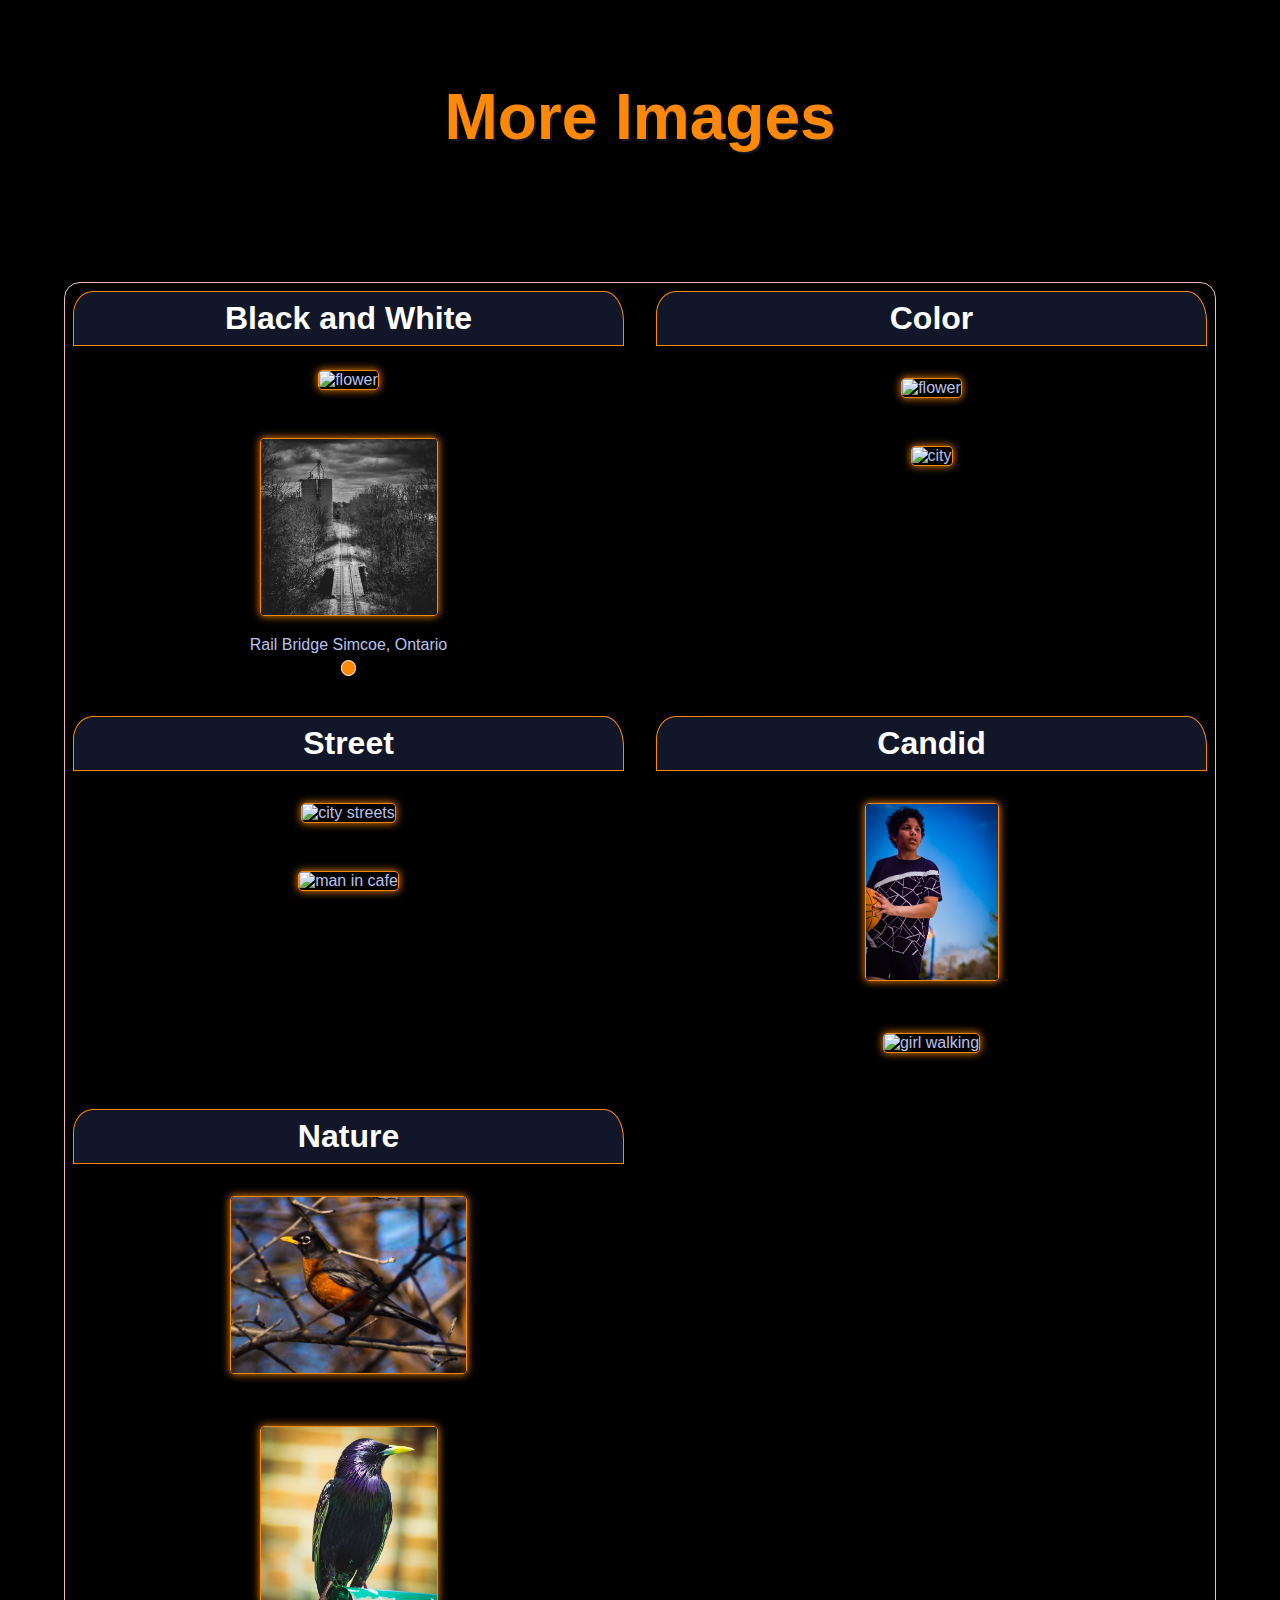
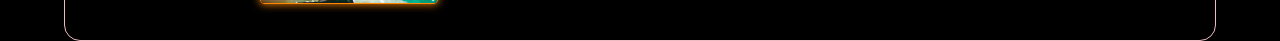
==== index.html @ e72d8596 "add font awesome icon" ====
<!DOCTYPE html>
<html lang="en">

<head>
  <link href="https://fonts.googleapis.com/css2?family=Ubuntu:wght@400;500;700&display=swap" rel="preload" as="style">
  <link href="https://fonts.googleapis.com/css2?family=Poppins:wght@400;500;700&display=swap" rel="preload" as="style">
  <!-- font awesome -->
  <script src="https://kit.fontawesome.com/d96b5683b2.js" crossorigin="anonymous"></script>
  <!-- end Font Awesome -->
  <meta charset="UTF-8">
  <meta name="viewport" content="width=device-width, initial-scale=1.0">
  <meta name="author" content="Ryan E. Wilson">
  <meta name="description" content="Website">
  <link rel="stylesheet" type="text/css" href="./src/css/styles.css">
  <title>Ryan Wilson Images</title>
</head>

<body>
  <header>
    <div id="hero">
      <h1>More Images</h1>
    </div>
  </header>
  <main>
    <div class="grid_container">
      <div class="blackAndWhite">
        <h2>Black and White</h2>
        <!-- <figure>
          <img src="https://i.ibb.co/2YNNCsY/940d236c2db4defe4e268f2f222b2240.jpg" alt="woman">
          <figcaption></figcaption>
        </figure>
        <figure> -->
          <img src="https://i.ibb.co/DQKyCsm/f47dc6d6863881e1bf4d6e12822f1ded.jpg" alt="flower">
          <figcaption></figcaption>
        </figure>
        <figure>
          <img src="./src/img/railBridge.jpg" alt="railBridge">
          <figcaption>Rail Bridge Simcoe, Ontario</figcaption>
          <a href="./src/img/railBridge.jpg"><button title="enlarge" type="button"><i class="fa-regular fa-square-plus"></i></button></a>
        </figure>
       
      </div>
      <div class="color">
        <h2>Color</h2>
        <figure>
          <img src="https://i.ibb.co/ynBnccf/P5111403-1.jpg" alt="flower">
          <figcaption></figcaption>
        </figure>
        <figure>
          <img src="https://i.ibb.co/9Wnpdw6/P9142768-1.jpg" alt="city">
          <figcaption></figcaption>
        </figure>
      </div>
      <div class="street">
        <h2>Street</h2>
        <figure>
          <img src="https://i.ibb.co/dr1xLyx/P9082501-1.jpg" alt="city streets">
          <figcaption></figcaption>
        </figure>
        <figure>
          <img src="https://i.ibb.co/zNbNczk/P5211664.jpg" alt="man in cafe">
          <figcaption></figcaption>
        </figure>
      </div>
      <div class="candid">
        <h2>Candid</h2>
        <figure>
          <img src="./src/img/P4150527.jpg" alt="Child Basketballer">
          <figcaption></figcaption>
        </figure>
        <figure>
          <img src="https://i.ibb.co/9rBWQqR/P9082522.jpg" alt="girl walking">
          <figcaption></figcaption>
        </figure>
      </div>
      <div class="nature">
        <h2>Nature</h2>
        <figure>
          <img src="./src/img/P3261466.jpg" alt="bird">
          <figcaption></figcaption>
        </figure>
        <figure>
          <img src="./src/img/P5310240.jpg" alt="bird">
          <figcaption></figcaption>
        </figure>
      </div>
    </div>
  </main>
</body>

</html>
---- src/css/styles.css ----
:root {
  --overlay: rgba(184, 193, 236, 0.5);
  --background:#232946;
  --button: #ff8906;
  --headline: #fffffe;
  --paragraph: #b8c1ec;
  --buttonText: #232946;
  --stroke: #121629;
  --main: #b8c1ec;
  --highlight: #eebbc3;
  --secondary: #fffffe;
  --tertiary: #eebbc3;
  --shadow:#1ce766;
  --dropShadow: 0 0 0.5em var(--button);
  --radiusStyle1: 20px 20px 37px 37px / 23px 30px 0px 0px; 
  --buttonRadius: 1em 1em 1em 1em;
}

/* CSS Reset */

body {
    margin: 0;
    padding: 0;
    box-sizing: border-box;
    min-height: 100%;
    min-width: 100vh;
    
}

/* End of CSS Reset */

body{
    background-color: black;
    color: var(--main);
    font-family: 'Poppins', sans-serif;
    text-align: center;
    max-width: 90vw;
    margin: auto;
}

.grid_container{
    display: grid;
    /* grid-template-columns: repeat(auto-fit, minmax(300px, 4fr)); */
    grid-template-columns: repeat(2, 1fr);
    grid-template-rows: repeat(1,1fr);
    gap: 1em;
    border: 1px solid var(--tertiary);
    border-radius: 1em;
}

.grid_container.blackAndWhite{
    filter: grayscale(100%);
}
.blackAndWhite h2{
  text-align: center;
}

 h1{
    text-align: center;
    color: var(--headline);
    font-size: 4em;
}

h2{
    text-align: center;
    color: var(--headline);
    background-color: var(--stroke);
    border: 1px solid var(--button);
    border-radius: .25em;
    margin: 0.25em;
    padding: 0.25em;
    font-size: 3em;
}

p{
    color: var(--paragraph);
    margin: 0.25em;
    font-size: 2em;
    text-align: left;
    line-height: 1.5em;
    margin: auto;
}

img{
    height: 11em;
    width: auto;
    border: 1px solid var(--button);
    border-radius: .25em;
    margin: 1em;
    box-shadow: var(--dropShadow);  
}

.grid-item{
    background-color: var(--background);
    border: 1px solid var(--button);
    border-radius: 1em;
    box-shadow: var(--dropShadow);
}

.grid_container h2{
    color: var(--headline);
    font-size: 2em;
    margin: 0.25em;
    border-radius: var(--radiusStyle1);
}


#hero {
    background: center / 100% url('https://i.ibb.co/DQKyCsm/f47dc6d6863881e1bf4d6e12822f1ded.jpg');
    height: 250px;
    border: none;
    border-radius: 0;
    background-size: cover;
    background-repeat: no-repeat;
    margin: 1em;
}

#hero h1{
    display: inline-block;
    color: var(--button);
    font-size: 4em;
    stroke: 2px var(--stroke);
    margin-top: 1em ;
    text-shadow: 2px 2px var(--stroke);
}

#hero h2{
    display: inline-block;
    color: var(--button);
    font-size: 1.5em;
    stroke: 2px var(--stroke);
    text-shadow: 2px 2px var(--stroke);
    border: none;
    background: none;
}


a:link {
    color: var(--button);
    text-decoration: none;
}

a:hover {
    color: var(--headline);
    
}

a:visited {
    color: var(--button);
}

figure button{
    border: 1px solid var(--headline);
    border-radius: 1em 1em 1em 1em;
    background-color: var(--button);
    color: var(--headline);
    padding: 0.5em;
}

/* .figCaption>a:link {
    font-size: .5em;
    text-align: center;
} */

@media screen and (max-width: 600px) {
    .grid_container{
        grid-template-columns: repeat(1, 1fr);
        grid-template-rows: repeat(3,1fr);
        margin-bottom: 1em;
    }

    img{
        height: 20em;
        width: auto;
        border: 1px solid var(--button);
        border-radius: .25em;
        margin: 1em;
    }
    
}

@media screen and (min-width: 768px) {
  p{
    font-size: 1em
  }
    
}
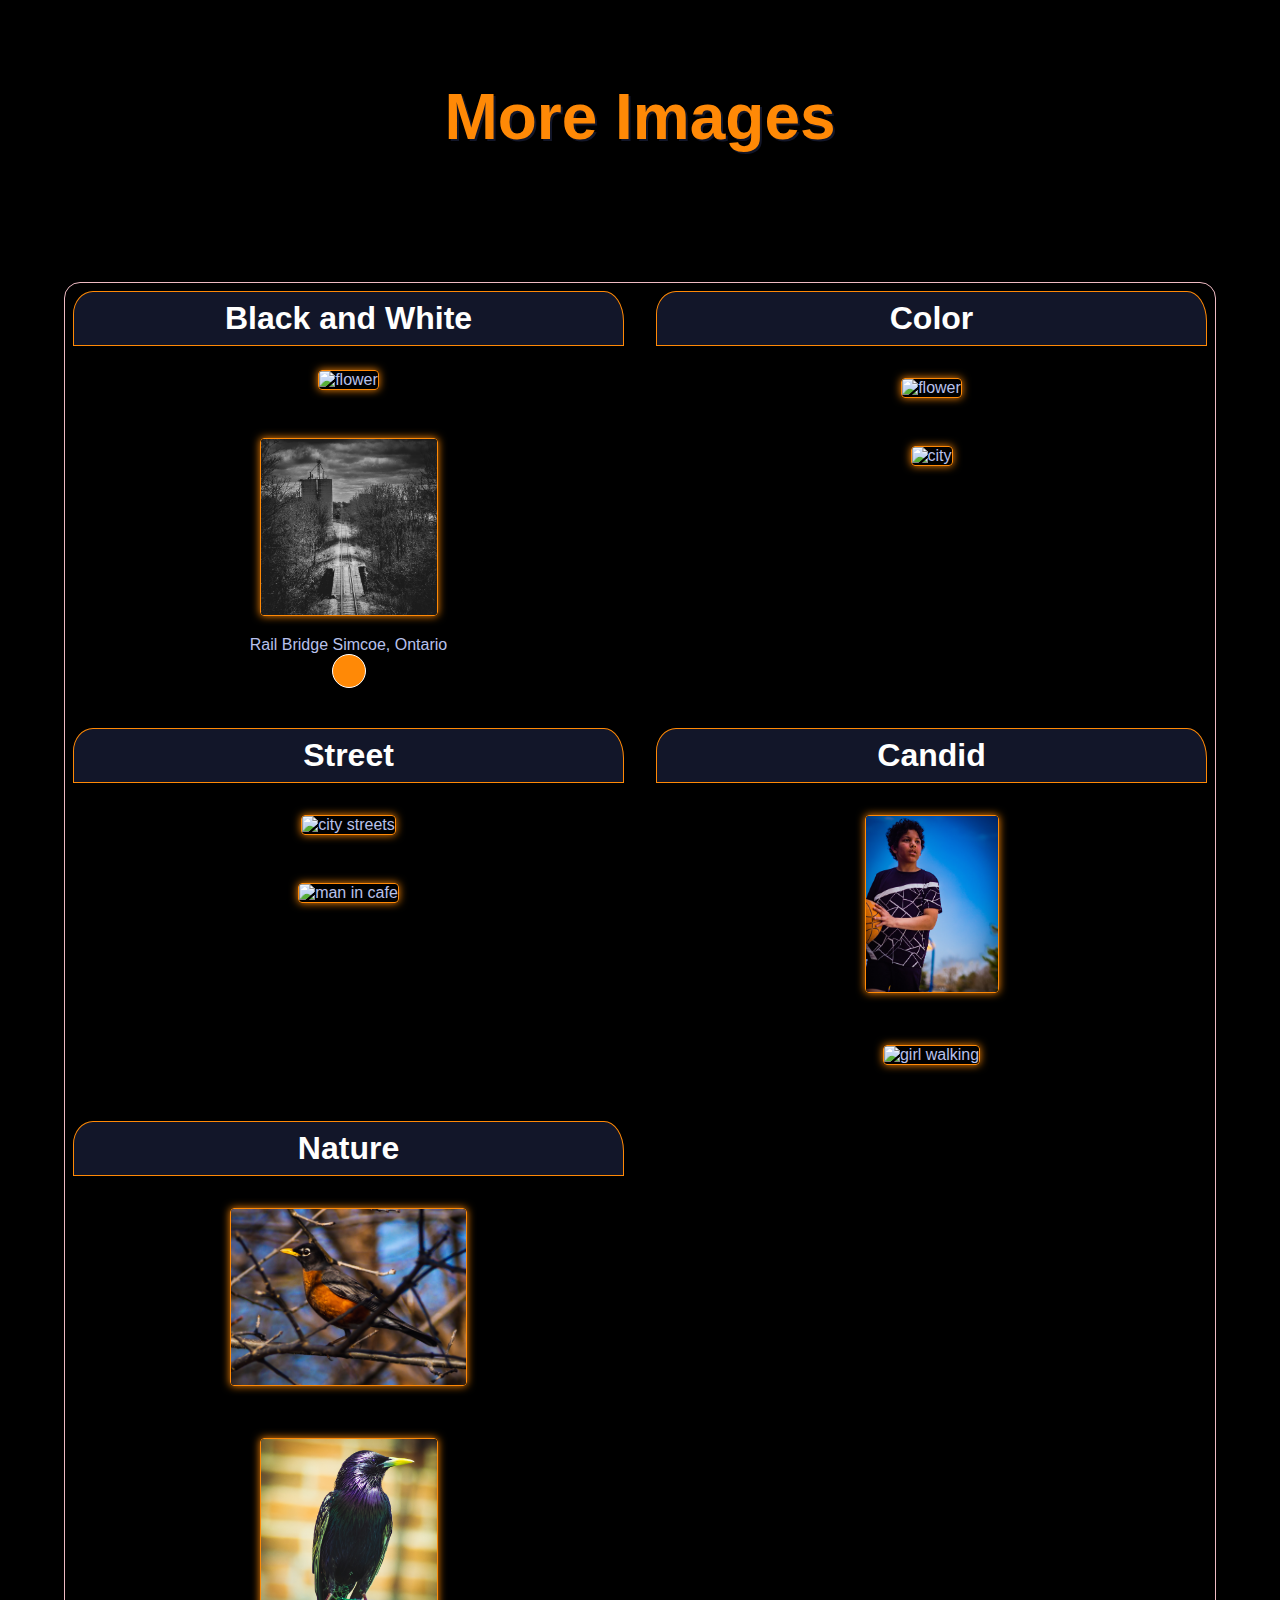
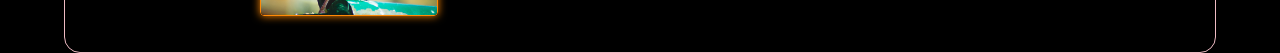
==== commit 4805526c: "add icons" ====
--- a/index.html
+++ b/index.html
@@ -52,7 +52,7 @@
         </figure>
       </div>
       <div class="street">
-        <h2>Street</h2>
+        <h2><i class="fa-solid fa-lamp-street"></i>Street</h2>
         <figure>
           <img src="https://i.ibb.co/dr1xLyx/P9082501-1.jpg" alt="city streets">
           <figcaption></figcaption>
@@ -63,7 +63,7 @@
         </figure>
       </div>
       <div class="candid">
-        <h2>Candid</h2>
+        <h2><i class="fa-duotone fa-camera-polaroid"></i>Candid</h2>
         <figure>
           <img src="./src/img/P4150527.jpg" alt="Child Basketballer">
           <figcaption></figcaption>
@@ -74,7 +74,7 @@
         </figure>
       </div>
       <div class="nature">
-        <h2>Nature</h2>
+        <h2><i class="fa-solid fa-leaf-maple"></i>Nature</h2>
         <figure>
           <img src="./src/img/P3261466.jpg" alt="bird">
           <figcaption></figcaption>
--- a/src/css/styles.css
+++ b/src/css/styles.css
@@ -155,6 +155,7 @@
     background-color: var(--button);
     color: var(--headline);
     padding: 0.5em;
+    font-size: 2em;
 }
 
 /* .figCaption>a:link {
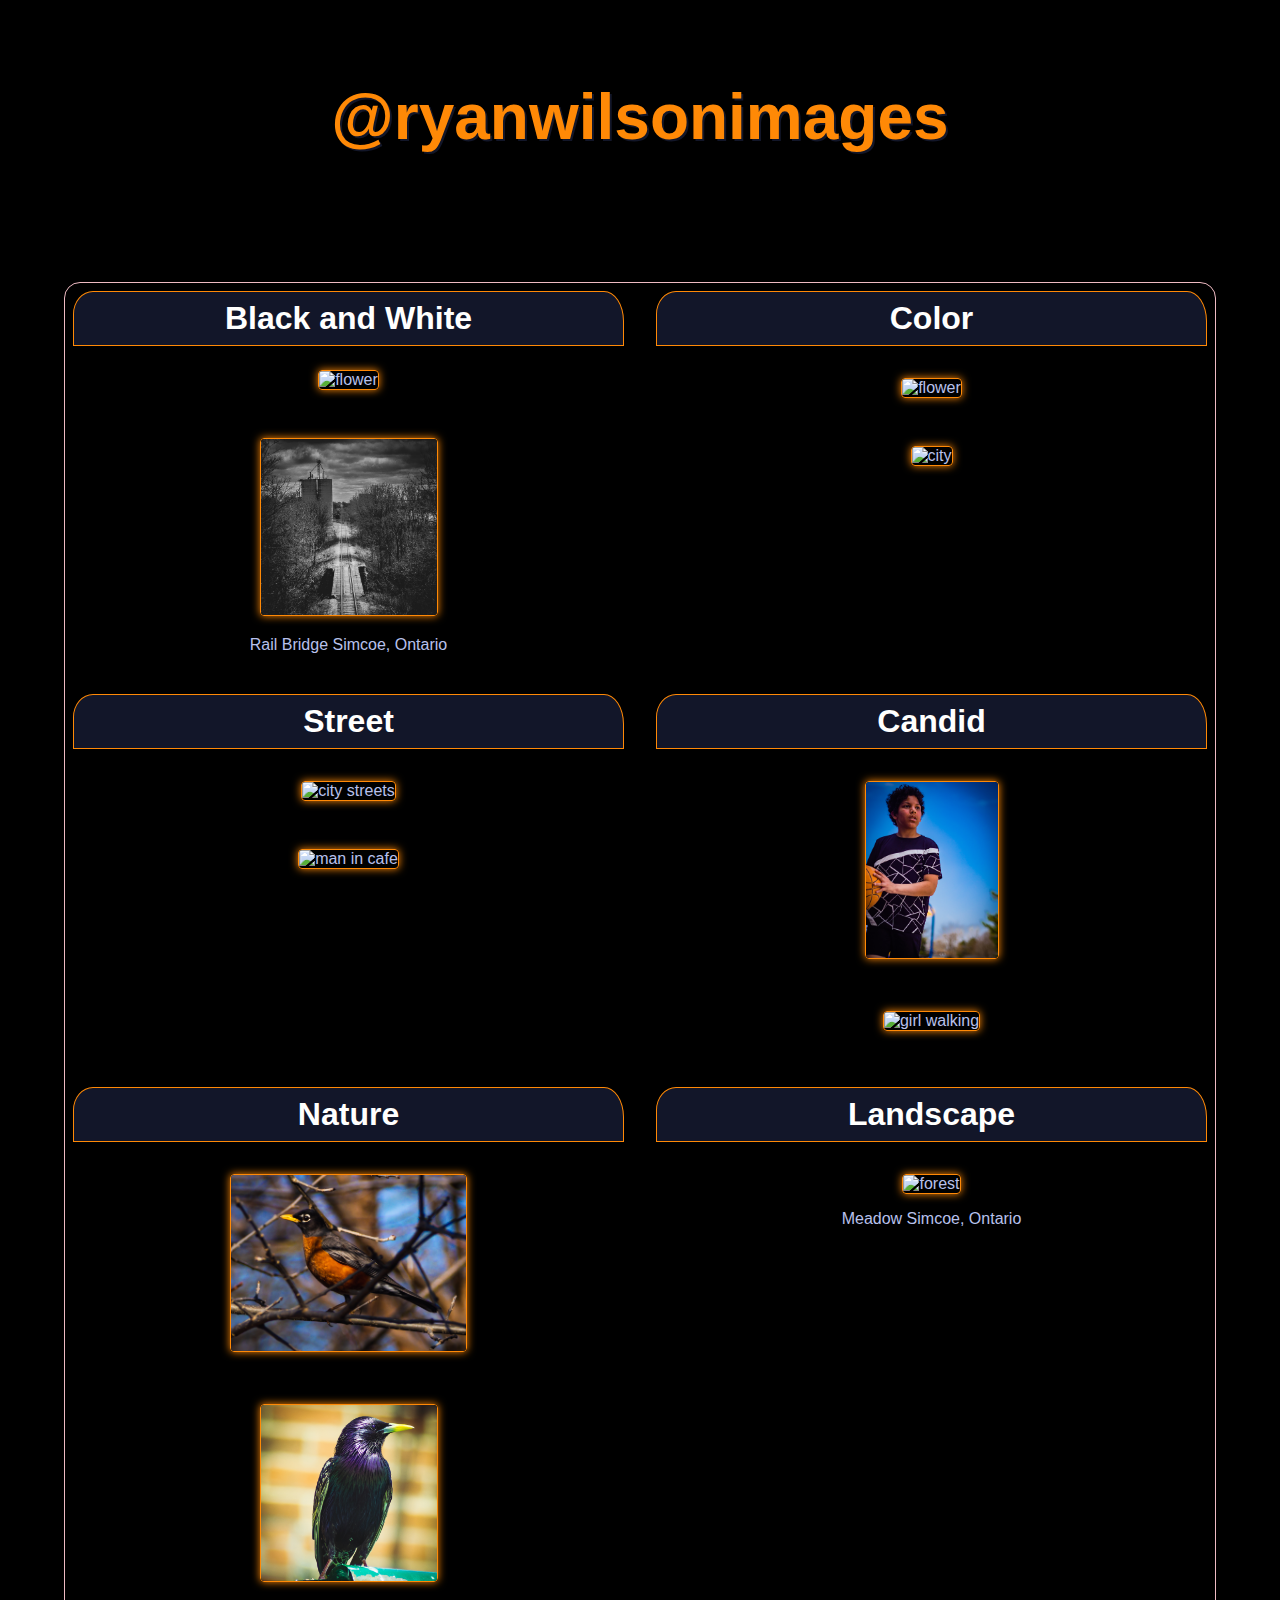
==== commit 723c54a2: "update title h1" ====
--- a/index.html
+++ b/index.html
@@ -18,7 +18,7 @@
 <body>
   <header>
     <div id="hero">
-      <h1>More Images</h1>
+      <h1>@ryanwilsonimages</h1> <i class="fa-brands fa-instagram"></i>
     </div>
   </header>
   <main>
@@ -36,7 +36,6 @@
         <figure>
           <img src="./src/img/railBridge.jpg" alt="railBridge">
           <figcaption>Rail Bridge Simcoe, Ontario</figcaption>
-          <a href="./src/img/railBridge.jpg"><button title="enlarge" type="button"><i class="fa-regular fa-square-plus"></i></button></a>
         </figure>
        
       </div>
@@ -84,6 +83,13 @@
           <figcaption></figcaption>
         </figure>
       </div>
+      <div>
+        <h2>Landscape</h2>
+        <figure>
+          <img src="https://i.ibb.co/Wx4rfgL/PA160488.jpg" alt="forest">
+          <figcaption>Meadow Simcoe, Ontario</figcaption>
+        </figure>
+      </div>
     </div>
   </main>
 </body>
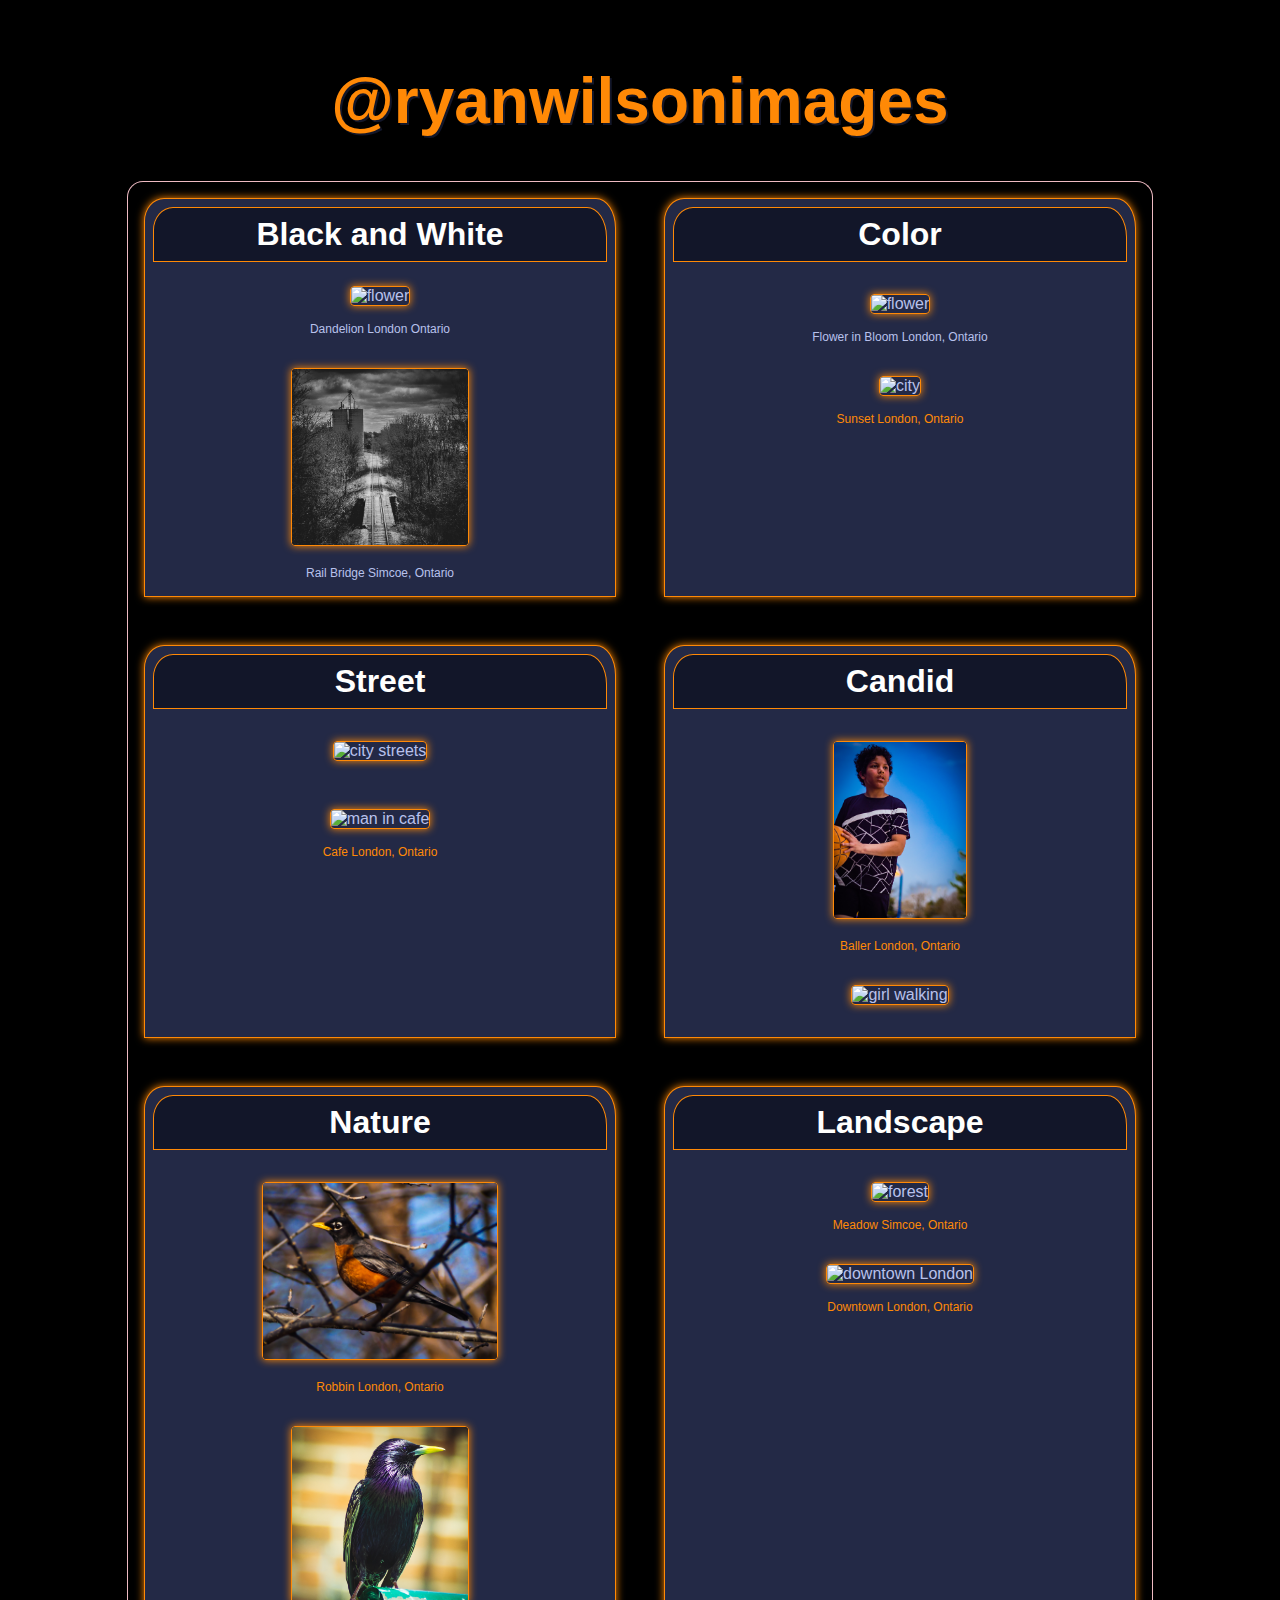
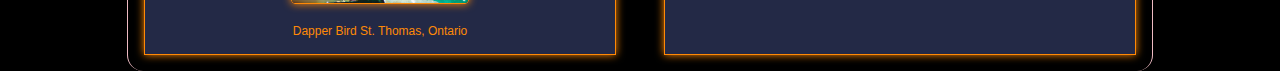
==== commit 7f1201ed: "remove instagram fa icon" ====
--- a/index.html
+++ b/index.html
@@ -18,7 +18,7 @@
 <body>
   <header>
     <div id="hero">
-      <h1>@ryanwilsonimages</h1> <i class="fa-brands fa-instagram"></i>
+      <h1>@ryanwilsonimages</h1> 
     </div>
   </header>
   <main>
@@ -31,7 +31,7 @@
         </figure>
         <figure> -->
           <img src="https://i.ibb.co/DQKyCsm/f47dc6d6863881e1bf4d6e12822f1ded.jpg" alt="flower">
-          <figcaption></figcaption>
+          <figcaption>Dandelion  London Ontario</figcaption>
         </figure>
         <figure>
           <img src="./src/img/railBridge.jpg" alt="railBridge">
@@ -43,11 +43,13 @@
         <h2>Color</h2>
         <figure>
           <img src="https://i.ibb.co/ynBnccf/P5111403-1.jpg" alt="flower">
-          <figcaption></figcaption>
+          <figcaption>Flower in Bloom London, Ontario</figcaption>
         </figure>
         <figure>
           <img src="https://i.ibb.co/9Wnpdw6/P9142768-1.jpg" alt="city">
-          <figcaption></figcaption>
+          <a href="https://i.ibb.co/9Wnpdw6/P9142768-1.jpg" target="_blank" rel="noopener">
+            <figcaption>Sunset London, Ontario</figcaption>
+          </a>
         </figure>
       </div>
       <div class="street">
@@ -58,14 +60,18 @@
         </figure>
         <figure>
           <img src="https://i.ibb.co/zNbNczk/P5211664.jpg" alt="man in cafe">
-          <figcaption></figcaption>
+          <a href="https://i.ibb.co/zNbNczk/P5211664.jpg"  target="_blank" rel="noopener">
+            <figcaption>Cafe London, Ontario</figcaption>
+          </a>
         </figure>
       </div>
       <div class="candid">
-        <h2><i class="fa-duotone fa-camera-polaroid"></i>Candid</h2>
+        <h2>Candid</h2>
         <figure>
           <img src="./src/img/P4150527.jpg" alt="Child Basketballer">
-          <figcaption></figcaption>
+          <a href="./src/img/P4150527.jpg" target="_blank" rel="noopener">
+            <figcaption>Baller London, Ontario</figcaption>
+          </a>
         </figure>
         <figure>
           <img src="https://i.ibb.co/9rBWQqR/P9082522.jpg" alt="girl walking">
@@ -76,19 +82,31 @@
         <h2><i class="fa-solid fa-leaf-maple"></i>Nature</h2>
         <figure>
           <img src="./src/img/P3261466.jpg" alt="bird">
-          <figcaption></figcaption>
+          <a href="./src/img/P3261466.jpg">
+            <figcaption>Robbin London, Ontario</figcaption>
+          </a>
         </figure>
         <figure>
           <img src="./src/img/P5310240.jpg" alt="bird">
-          <figcaption></figcaption>
+          <a href="./src/img/P5310240.jpg">
+            <figcaption>Dapper Bird St. Thomas, Ontario</figcaption>
+          </a>
         </figure>
       </div>
       <div>
         <h2>Landscape</h2>
         <figure>
           <img src="https://i.ibb.co/Wx4rfgL/PA160488.jpg" alt="forest">
-          <figcaption>Meadow Simcoe, Ontario</figcaption>
+          <a href="https://i.ibb.co/Wx4rfgL/PA160488.jpg">
+            <figcaption>Meadow Simcoe, Ontario</figcaption>
+          </a>
         </figure>
+          <figure>
+            <img src="./src/img/downtown.jpg" alt="downtown London">
+            <a href="./src/img/downtown.jpg">
+              <figcaption>Downtown London, Ontario</figcaption>
+            </a>
+          </figure>
       </div>
     </div>
   </main>
--- a/src/css/styles.css
+++ b/src/css/styles.css
@@ -34,7 +34,6 @@
     color: var(--main);
     font-family: 'Poppins', sans-serif;
     text-align: center;
-    max-width: 90vw;
     margin: auto;
 }
 
@@ -46,14 +45,25 @@
     gap: 1em;
     border: 1px solid var(--tertiary);
     border-radius: 1em;
+    border-bottom: 1em;
+    width: max-content;
+    margin: auto;
+}
+
+.grid_container div{
+    border: 1px solid var(--button);
+    border-radius: var(--radiusStyle1);
+    margin: 1em;
+    background-color: var(--background);
+    box-shadow: var(--dropShadow);
 }
 
 .grid_container.blackAndWhite{
     filter: grayscale(100%);
 }
-.blackAndWhite h2{
+/* .blackAndWhite h2{
   text-align: center;
-}
+} */
 
  h1{
     text-align: center;
@@ -98,6 +108,7 @@
 }
 
 .grid_container h2{
+    background-color: var(--stroke);
     color: var(--headline);
     font-size: 2em;
     margin: 0.25em;
@@ -105,14 +116,23 @@
 }
 
 
+
+
 #hero {
+    display: flex;
+    flex-direction: column;
+    align-items: center;
+    justify-content: center;
     background: center / 100% url('https://i.ibb.co/DQKyCsm/f47dc6d6863881e1bf4d6e12822f1ded.jpg');
-    height: 250px;
+    /* height: 250px; */
     border: none;
     border-radius: 0;
     background-size: cover;
     background-repeat: no-repeat;
-    margin: 1em;
+    margin-bottom: 1em;
+    margin: auto;
+    height: 100%;
+    width: auto
 }
 
 #hero h1{
@@ -122,6 +142,7 @@
     stroke: 2px var(--stroke);
     margin-top: 1em ;
     text-shadow: 2px 2px var(--stroke);
+    text-align: center;
 }
 
 #hero h2{
@@ -134,6 +155,10 @@
     background: none;
 }
 
+#hero fa-brands{
+    font-size: 1.5em;
+}
+
 
 a:link {
     color: var(--button);
@@ -155,8 +180,10 @@
     background-color: var(--button);
     color: var(--headline);
     padding: 0.5em;
-    font-size: 2em;
-}
+    font-size: 1em;
+}
+
+
 
 /* .figCaption>a:link {
     font-size: .5em;
@@ -184,8 +211,18 @@
   p{
     font-size: 1em
   }
-    
-}
-
-
-    
+
+  .grid_container{
+    width: 80vw;
+  }
+ 
+  figcaption{
+    font-size: 0.75em;
+  }
+  
+}
+
+
+
+
+    
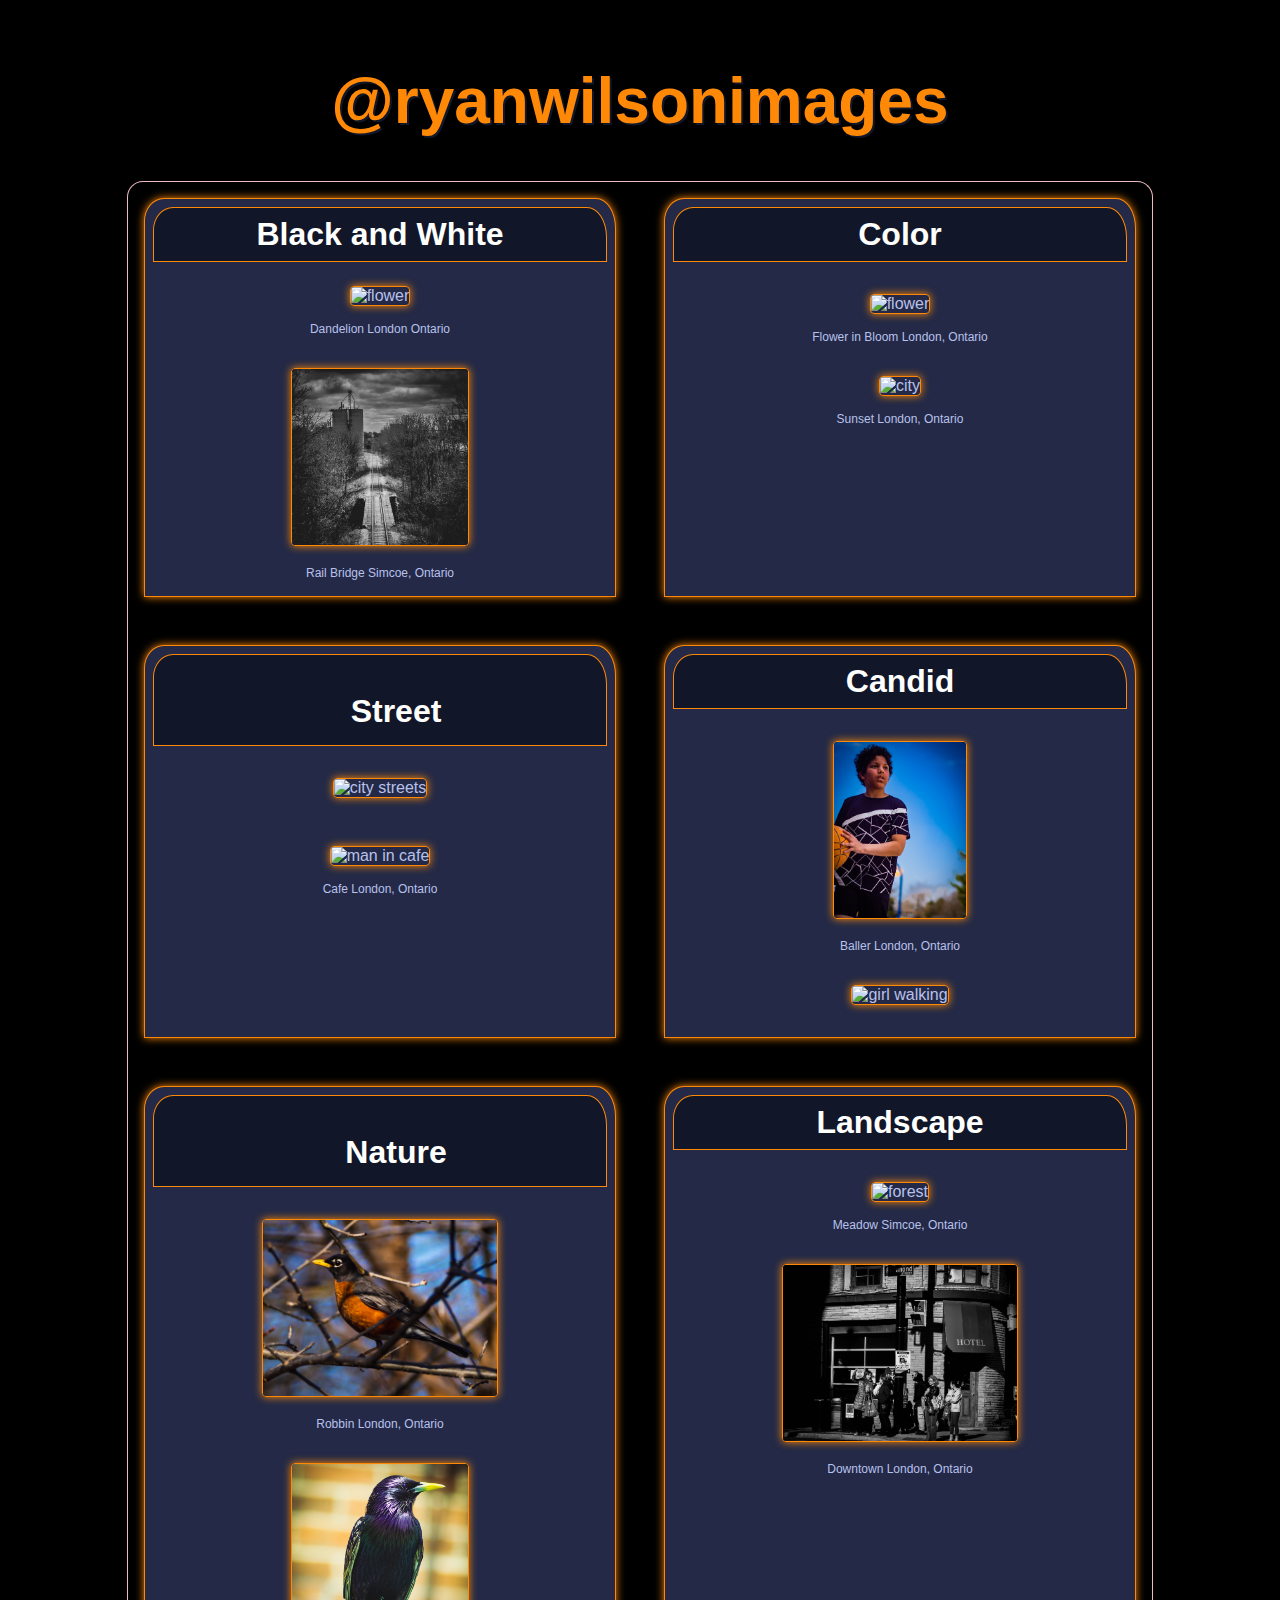
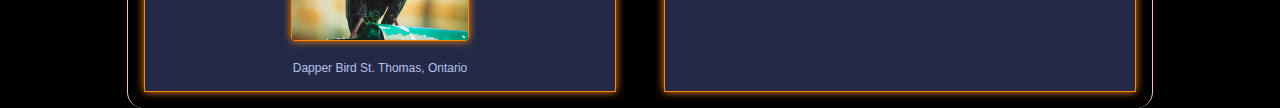
==== commit 52ba9df7: "add link to instagram" ====
--- a/index.html
+++ b/index.html
@@ -18,7 +18,9 @@
 <body>
   <header>
     <div id="hero">
-      <h1>@ryanwilsonimages</h1> 
+      <a href="https://www.instagram.com/ryanwilsonimages/" target="_blank" rel="noopener">
+        <h1>@ryanwilsonimages</h1>
+      </a> 
     </div>
   </header>
   <main>
--- a/src/css/styles.css
+++ b/src/css/styles.css
@@ -115,7 +115,11 @@
     border-radius: var(--radiusStyle1);
 }
 
-
+.fa-solid{
+    font-size: 2em;
+    margin: 0.25em;
+    pad: .5em;
+}
 
 
 #hero {
@@ -156,12 +160,12 @@
 }
 
 #hero fa-brands{
-    font-size: 1.5em;
+    font-size: 3.5em;
 }
 
 
 a:link {
-    color: var(--button);
+    color: var(--main);
     text-decoration: none;
 }
 
@@ -171,7 +175,7 @@
 }
 
 a:visited {
-    color: var(--button);
+    color: var(--main);
 }
 
 figure button{
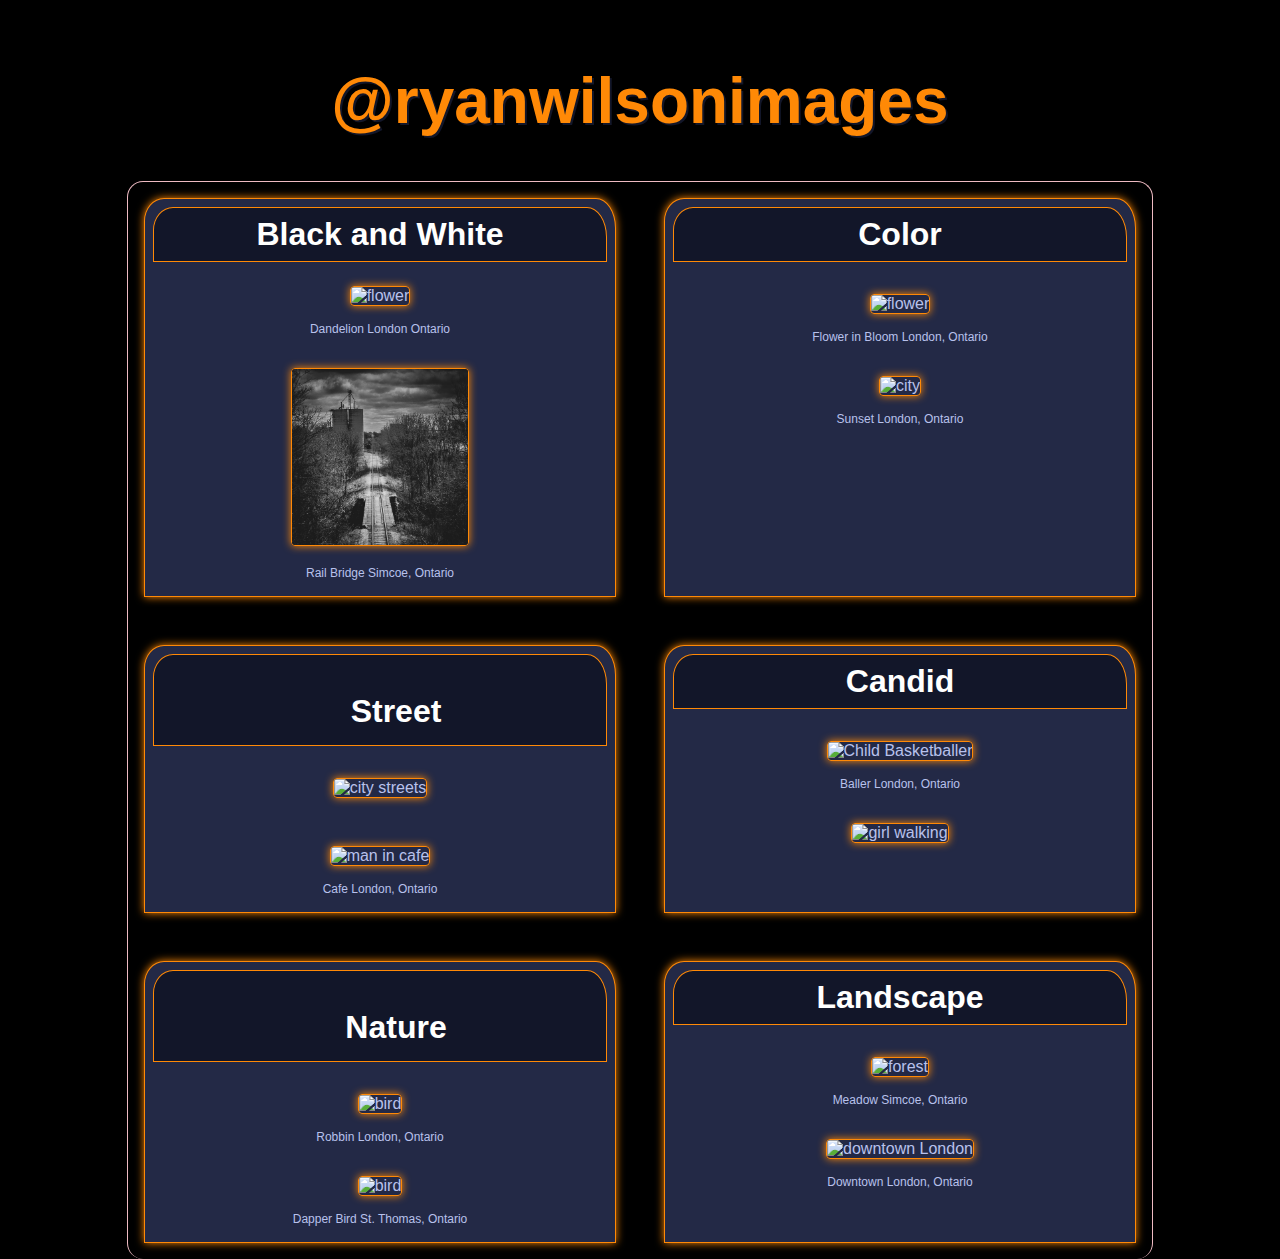
==== commit 9f478af2: "impliment lazy loading of images" ====
--- a/index.html
+++ b/index.html
@@ -20,7 +20,7 @@
     <div id="hero">
       <a href="https://www.instagram.com/ryanwilsonimages/" target="_blank" rel="noopener">
         <h1>@ryanwilsonimages</h1>
-      </a> 
+      </a>
     </div>
   </header>
   <main>
@@ -32,23 +32,23 @@
           <figcaption></figcaption>
         </figure>
         <figure> -->
-          <img src="https://i.ibb.co/DQKyCsm/f47dc6d6863881e1bf4d6e12822f1ded.jpg" alt="flower">
-          <figcaption>Dandelion  London Ontario</figcaption>
+        <img data-src="https://i.ibb.co/DQKyCsm/f47dc6d6863881e1bf4d6e12822f1ded.jpg" alt="flower">
+        <figcaption>Dandelion London Ontario</figcaption>
         </figure>
         <figure>
-          <img src="./src/img/railBridge.jpg" alt="railBridge">
+          <img data-src="./src/img/railBridge.jpg" alt="railBridge">
           <figcaption>Rail Bridge Simcoe, Ontario</figcaption>
         </figure>
-       
+
       </div>
       <div class="color">
         <h2>Color</h2>
         <figure>
-          <img src="https://i.ibb.co/ynBnccf/P5111403-1.jpg" alt="flower">
+          <img data-src="https://i.ibb.co/ynBnccf/P5111403-1.jpg" alt="flower">
           <figcaption>Flower in Bloom London, Ontario</figcaption>
         </figure>
         <figure>
-          <img src="https://i.ibb.co/9Wnpdw6/P9142768-1.jpg" alt="city">
+          <img data-src="https://i.ibb.co/9Wnpdw6/P9142768-1.jpg" alt="city">
           <a href="https://i.ibb.co/9Wnpdw6/P9142768-1.jpg" target="_blank" rel="noopener">
             <figcaption>Sunset London, Ontario</figcaption>
           </a>
@@ -57,12 +57,12 @@
       <div class="street">
         <h2><i class="fa-solid fa-lamp-street"></i>Street</h2>
         <figure>
-          <img src="https://i.ibb.co/dr1xLyx/P9082501-1.jpg" alt="city streets">
+          <img data-src="https://i.ibb.co/dr1xLyx/P9082501-1.jpg" alt="city streets">
           <figcaption></figcaption>
         </figure>
         <figure>
-          <img src="https://i.ibb.co/zNbNczk/P5211664.jpg" alt="man in cafe">
-          <a href="https://i.ibb.co/zNbNczk/P5211664.jpg"  target="_blank" rel="noopener">
+          <img data-src="https://i.ibb.co/zNbNczk/P5211664.jpg" alt="man in cafe">
+          <a href="https://i.ibb.co/zNbNczk/P5211664.jpg" target="_blank" rel="noopener">
             <figcaption>Cafe London, Ontario</figcaption>
           </a>
         </figure>
@@ -70,26 +70,26 @@
       <div class="candid">
         <h2>Candid</h2>
         <figure>
-          <img src="./src/img/P4150527.jpg" alt="Child Basketballer">
+          <img data-src="./src/img/P4150527.jpg" alt="Child Basketballer">
           <a href="./src/img/P4150527.jpg" target="_blank" rel="noopener">
             <figcaption>Baller London, Ontario</figcaption>
           </a>
         </figure>
         <figure>
-          <img src="https://i.ibb.co/9rBWQqR/P9082522.jpg" alt="girl walking">
+          <img data-src="https://i.ibb.co/9rBWQqR/P9082522.jpg" alt="girl walking">
           <figcaption></figcaption>
         </figure>
       </div>
       <div class="nature">
         <h2><i class="fa-solid fa-leaf-maple"></i>Nature</h2>
         <figure>
-          <img src="./src/img/P3261466.jpg" alt="bird">
+          <img data-src="./src/img/P3261466.jpg" alt="bird">
           <a href="./src/img/P3261466.jpg">
             <figcaption>Robbin London, Ontario</figcaption>
           </a>
         </figure>
         <figure>
-          <img src="./src/img/P5310240.jpg" alt="bird">
+          <img data-src="./src/img/P5310240.jpg" alt="bird">
           <a href="./src/img/P5310240.jpg">
             <figcaption>Dapper Bird St. Thomas, Ontario</figcaption>
           </a>
@@ -98,20 +98,23 @@
       <div>
         <h2>Landscape</h2>
         <figure>
-          <img src="https://i.ibb.co/Wx4rfgL/PA160488.jpg" alt="forest">
+          <img data-src="https://i.ibb.co/Wx4rfgL/PA160488.jpg" alt="forest">
           <a href="https://i.ibb.co/Wx4rfgL/PA160488.jpg">
             <figcaption>Meadow Simcoe, Ontario</figcaption>
           </a>
         </figure>
-          <figure>
-            <img src="./src/img/downtown.jpg" alt="downtown London">
-            <a href="./src/img/downtown.jpg">
-              <figcaption>Downtown London, Ontario</figcaption>
-            </a>
-          </figure>
+        <figure>
+          <img data-src="./src/img/downtown.jpg" alt="downtown London">
+          <a href="./src/img/downtown.jpg">
+            <figcaption>Downtown London, Ontario</figcaption>
+          </a>
+        </figure>
       </div>
     </div>
   </main>
+  <footer>
+    <script src="./src/js/app.js"></script>
+  </footer>
 </body>
 
 </html>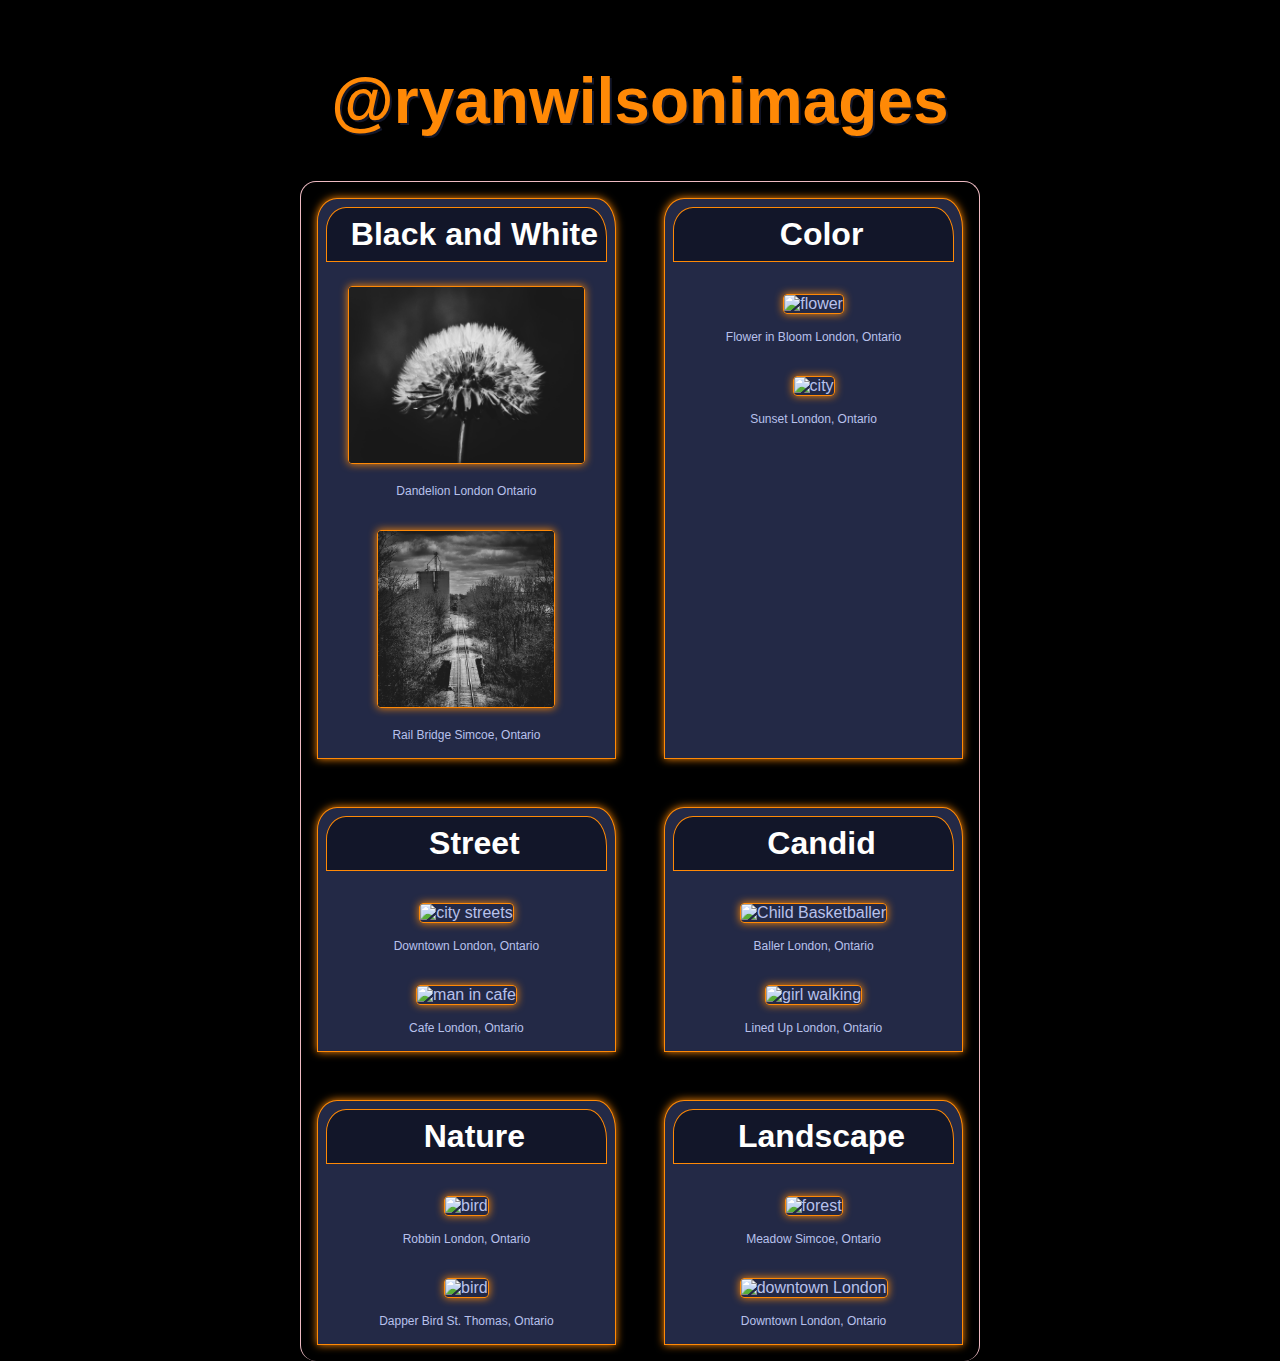
==== commit eb5f641f: "add and change images. add icons" ====
--- a/index.html
+++ b/index.html
@@ -2,6 +2,11 @@
 <html lang="en">
 
 <head>
+  <!-- import anime.js -->
+  <script src="https://cdn.jsdelivr.net/npm/animejs@3.2.1/lib/anime.min.js"></script>
+
+  <!-- install scroll reveal -->
+  <script src="https://unpkg.com/scrollreveal"></script>
   <link href="https://fonts.googleapis.com/css2?family=Ubuntu:wght@400;500;700&display=swap" rel="preload" as="style">
   <link href="https://fonts.googleapis.com/css2?family=Poppins:wght@400;500;700&display=swap" rel="preload" as="style">
   <!-- font awesome -->
@@ -19,30 +24,30 @@
   <header>
     <div id="hero">
       <a href="https://www.instagram.com/ryanwilsonimages/" target="_blank" rel="noopener">
-        <h1>@ryanwilsonimages</h1>
+        <h1>@ryanwilsonimages<i class="fa-brands fa-instagram"></i></h1>
       </a>
     </div>
   </header>
   <main>
     <div class="grid_container">
       <div class="blackAndWhite">
-        <h2>Black and White</h2>
+        <h2><i class="fa-solid fa-camera-retro"></i>Black and White</h2>
         <!-- <figure>
           <img src="https://i.ibb.co/2YNNCsY/940d236c2db4defe4e268f2f222b2240.jpg" alt="woman">
           <figcaption></figcaption>
         </figure>
         <figure> -->
-        <img data-src="https://i.ibb.co/DQKyCsm/f47dc6d6863881e1bf4d6e12822f1ded.jpg" alt="flower">
+        <img data-src="./src/img/dandelionBW.jpg" alt="flower">
         <figcaption>Dandelion London Ontario</figcaption>
         </figure>
         <figure>
-          <img data-src="./src/img/railBridge.jpg" alt="railBridge">
+          <img data-src="./src/img/railBridgeSimco.jpg" alt="railBridge">
           <figcaption>Rail Bridge Simcoe, Ontario</figcaption>
         </figure>
 
       </div>
       <div class="color">
-        <h2>Color</h2>
+        <h2><i class="fa-solid fa-camera"></i>Color</h2>
         <figure>
           <img data-src="https://i.ibb.co/ynBnccf/P5111403-1.jpg" alt="flower">
           <figcaption>Flower in Bloom London, Ontario</figcaption>
@@ -55,10 +60,10 @@
         </figure>
       </div>
       <div class="street">
-        <h2><i class="fa-solid fa-lamp-street"></i>Street</h2>
+        <h2><i class="fa-solid fa-road"></i></i>Street</h2>
         <figure>
           <img data-src="https://i.ibb.co/dr1xLyx/P9082501-1.jpg" alt="city streets">
-          <figcaption></figcaption>
+          <figcaption>Downtown London, Ontario</figcaption>
         </figure>
         <figure>
           <img data-src="https://i.ibb.co/zNbNczk/P5211664.jpg" alt="man in cafe">
@@ -68,7 +73,7 @@
         </figure>
       </div>
       <div class="candid">
-        <h2>Candid</h2>
+        <h2><i class="fa-solid fa-person"></i>Candid</h2>
         <figure>
           <img data-src="./src/img/P4150527.jpg" alt="Child Basketballer">
           <a href="./src/img/P4150527.jpg" target="_blank" rel="noopener">
@@ -76,12 +81,12 @@
           </a>
         </figure>
         <figure>
-          <img data-src="https://i.ibb.co/9rBWQqR/P9082522.jpg" alt="girl walking">
-          <figcaption></figcaption>
+          <img data-src="./src/img/linedUpgirl.jpg" alt="girl walking">
+          <figcaption>Lined Up London, Ontario</figcaption>
         </figure>
       </div>
       <div class="nature">
-        <h2><i class="fa-solid fa-leaf-maple"></i>Nature</h2>
+        <h2><i class="fa-solid fa-tree"></i></i>Nature</h2>
         <figure>
           <img data-src="./src/img/P3261466.jpg" alt="bird">
           <a href="./src/img/P3261466.jpg">
@@ -96,7 +101,7 @@
         </figure>
       </div>
       <div>
-        <h2>Landscape</h2>
+        <h2><i class="fa-solid fa-mountain-city"></i>Landscape</h2>
         <figure>
           <img data-src="https://i.ibb.co/Wx4rfgL/PA160488.jpg" alt="forest">
           <a href="https://i.ibb.co/Wx4rfgL/PA160488.jpg">
@@ -105,7 +110,7 @@
         </figure>
         <figure>
           <img data-src="./src/img/downtown.jpg" alt="downtown London">
-          <a href="./src/img/downtown.jpg">
+          <a href="./src/img/downTownLondonBW.jpg">
             <figcaption>Downtown London, Ontario</figcaption>
           </a>
         </figure>
@@ -114,6 +119,7 @@
   </main>
   <footer>
     <script src="./src/js/app.js"></script>
+        <script src="./src/js/gallery.js"></script>
   </footer>
 </body>
 
--- a/src/css/styles.css
+++ b/src/css/styles.css
@@ -116,7 +116,7 @@
 }
 
 .fa-solid{
-    font-size: 2em;
+    font-size: 1em;
     margin: 0.25em;
     pad: .5em;
 }
@@ -197,28 +197,29 @@
 @media screen and (max-width: 600px) {
     .grid_container{
         grid-template-columns: repeat(1, 1fr);
-        grid-template-rows: repeat(3,1fr);
+        /* grid-template-rows: repeat(3,1fr); */
         margin-bottom: 1em;
+        margin: auto;
     }
 
-    img{
-        height: 20em;
-        width: auto;
+    /* img{
+       width: 1em%;
+       height: auto;
         border: 1px solid var(--button);
         border-radius: .25em;
         margin: 1em;
-    }
+    } */
     
 }
 
 @media screen and (min-width: 768px) {
   p{
-    font-size: 1em
+    font-size: 1.5em
   }
 
-  .grid_container{
+  /* .grid_container{
     width: 80vw;
-  }
+  } */
  
   figcaption{
     font-size: 0.75em;
